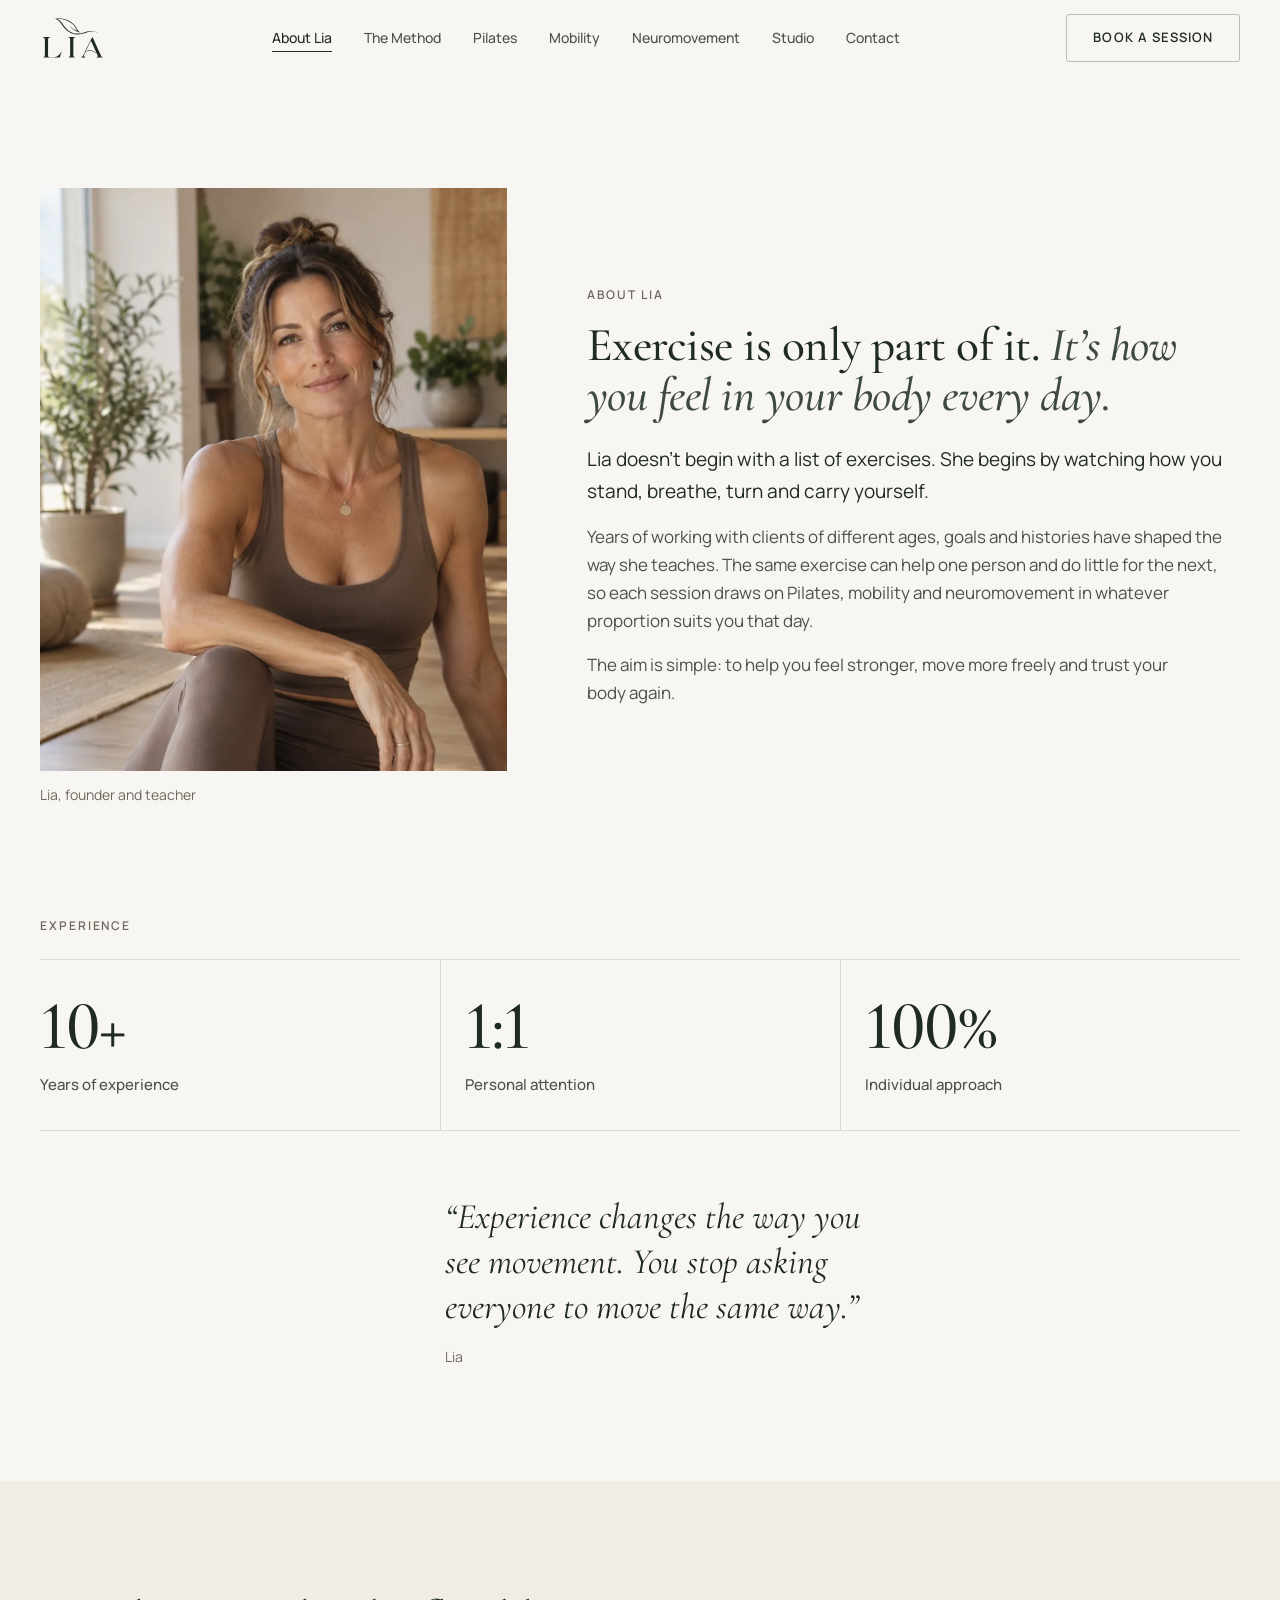
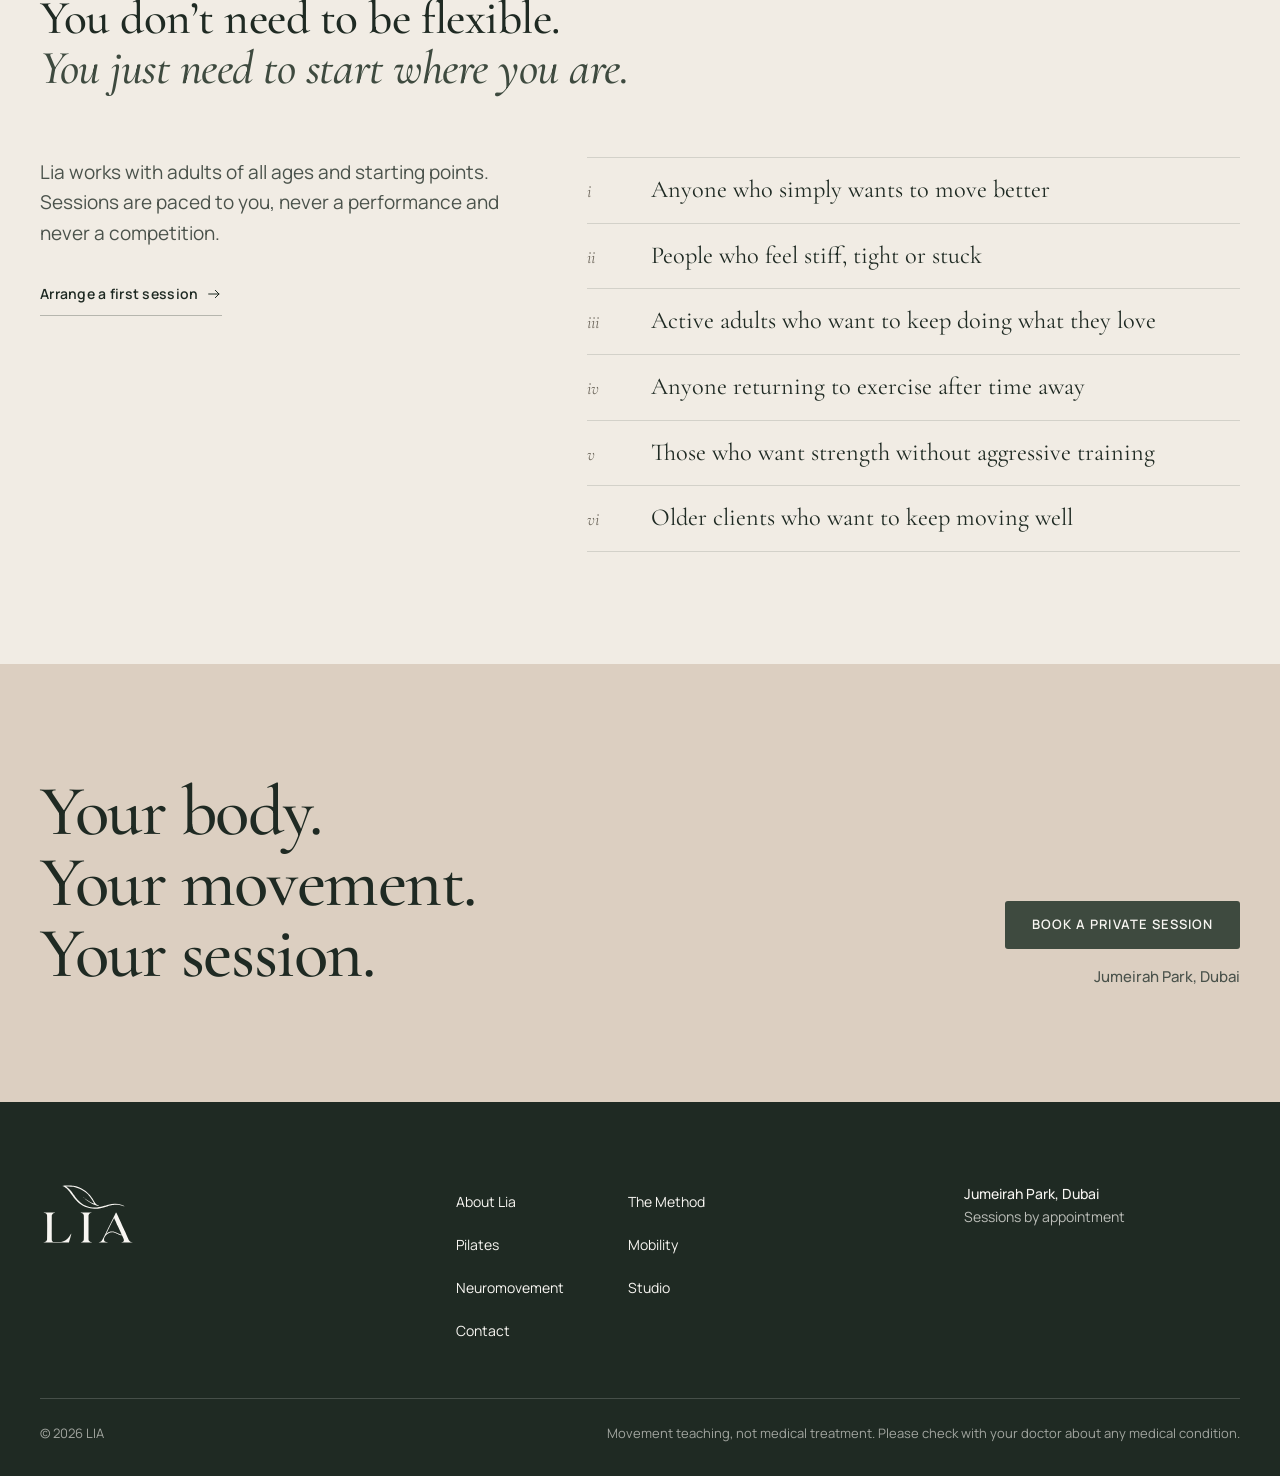
==== about/index.html @ 1a6e2178 "Split the site into real pages and make sure photos always load Home, About, The Method, Pilates, Mo" ====
<!doctype html>
<html lang="en-GB">
<head>
<meta charset="utf-8">
<meta name="viewport" content="width=device-width, initial-scale=1, viewport-fit=cover">
<title>About Lia — LIA Pilates, Mobility &amp; Neuromovement</title>
<meta name="description" content="How Lia teaches: one-to-one sessions built on years of experience with clients of every age and starting point.">
<link rel="canonical" href="https://liapilates.netlify.app/about/">
<meta name="theme-color" content="#F8F6F2">
<link rel="icon" href="/favicon.ico" sizes="32x32">
<link rel="icon" href="/assets/favicon/favicon.svg" type="image/svg+xml">
<link rel="apple-touch-icon" href="/assets/favicon/apple-touch-icon.png">
<link rel="manifest" href="/site.webmanifest">
<meta property="og:title" content="About Lia — LIA Pilates, Mobility &amp; Neuromovement">
<meta property="og:description" content="How Lia teaches: one-to-one sessions built on years of experience with clients of every age and starting point.">
<meta property="og:image" content="https://liapilates.netlify.app/assets/images/hero.jpg">
<meta property="og:type" content="website">
<link rel="preload" href="/assets/fonts/cormorant-garamond.woff2" as="font" type="font/woff2" crossorigin>
<link rel="preload" href="/assets/fonts/manrope.woff2" as="font" type="font/woff2" crossorigin>
<link rel="preload" as="image" href="/assets/images/lia-portrait.webp?v=3" type="image/webp" fetchpriority="high">
<link rel="stylesheet" href="/assets/site.css?v=3">
</head>
<body>
<a class="skip" href="#main">Skip to content</a>

<svg width="0" height="0" style="position:absolute" aria-hidden="true">
  <defs>

    <symbol id="i-arrow" viewBox="0 0 24 24"><path fill="none" stroke="currentColor" stroke-width="1.5" stroke-linecap="round" stroke-linejoin="round" d="M4 12h15.5M14 6.5l5.5 5.5-5.5 5.5"/></symbol>
  </defs>
</svg>

<header class="header" id="header">
  <div class="container header__in">
    <a class="brand" href="/" aria-label="LIA home">
      <img src="/assets/branding/lia-wordmark.svg" alt="LIA" width="66" height="44">
    </a>
    <nav class="nav" aria-label="Main">
      <ul>
        <li><a href="/about/" aria-current="page">About Lia</a></li>
        <li><a href="/method/">The Method</a></li>
        <li><a href="/pilates/">Pilates</a></li>
        <li><a href="/mobility/">Mobility</a></li>
        <li><a href="/neuromovement/">Neuromovement</a></li>
        <li><a href="/studio/">Studio</a></li>
        <li><a href="/contact/">Contact</a></li>
      </ul>
    </nav>
    <a class="btn btn--secondary header__cta" href="/contact/">Book a session</a>
    <button class="burger" type="button" aria-label="Open menu" aria-expanded="false" aria-controls="menu"><span></span></button>
  </div>
</header>

<div class="menu" id="menu">
  <ul>
    <li><a href="/about/" aria-current="page">About Lia</a></li>
    <li><a href="/method/">The Method</a></li>
    <li><a href="/pilates/">Pilates</a></li>
    <li><a href="/mobility/">Mobility</a></li>
    <li><a href="/neuromovement/">Neuromovement</a></li>
    <li><a href="/studio/">Studio</a></li>
    <li><a href="/contact/">Contact</a></li>
  </ul>
  <div class="menu__foot">
    <a class="btn btn--primary" href="/contact/">Book a session</a>
    <p>Jumeirah Park, Dubai</p>
  </div>
</div>

<main id="main">

<section class="section about" aria-labelledby="about-title">
  <div class="container about__grid">
    <figure class="about__portrait">
      <picture><source type="image/webp" srcset="/assets/images/lia-portrait.webp?v=3"><img src="/assets/images/lia-portrait.jpg?v=3" alt="Portrait of Lia, seated on a mat in her studio" width="940" height="1175" fetchpriority="high" decoding="async"></picture>
      <figcaption>Lia, founder and teacher</figcaption>
    </figure>
    <div class="about__copy">
      <p class="eyebrow">About Lia</p>
      <h1 id="about-title" class="h2">Exercise is only part of it. <em>It’s how you feel in your body every day.</em></h1>
      <div class="prose">
        <p>Lia doesn’t begin with a list of exercises. She begins by watching how you stand, breathe, turn and carry yourself.</p>
        <p>Years of working with clients of different ages, goals and histories have shaped the way she teaches. The same exercise can help one person and do little for the next, so each session draws on Pilates, mobility and neuromovement in whatever proportion suits you that day.</p>
        <p>The aim is simple: to help you feel stronger, move more freely and trust your body again.</p>
      </div>
    </div>
  </div>
</section>

<section class="section experience" aria-labelledby="exp-title" style="padding-top:0">
  <div class="container">
    <h2 id="exp-title" class="eyebrow">Experience</h2>
    <div class="facts">
      <p class="fact"><span class="fact__n">10+</span> <span class="fact__label">Years of experience</span></p>
      <p class="fact"><span class="fact__n">1:1</span> <span class="fact__label">Personal attention</span></p>
      <p class="fact"><span class="fact__n">100%</span> <span class="fact__label">Individual approach</span></p>
    </div>
    <figure class="quote">
      <blockquote><p>“Experience changes the way you see movement. You stop asking everyone to move the same way.”</p></blockquote>
      <figcaption>Lia</figcaption>
    </figure>
  </div>
</section>

<section class="section who" aria-labelledby="who-title" style="background:var(--sand)">
  <div class="container">
    <h2 id="who-title" class="h2"><span class="line">You don’t need to be flexible.</span> <span class="line">You just need to start where you are.</span></h2>
    <div class="who__grid">
      <div class="who__intro">
        <p class="lead">Lia works with adults of all ages and starting points. Sessions are paced to you, never a performance and never a competition.</p>
        <a class="link" href="/contact/">Arrange a first session <svg aria-hidden="true"><use href="#i-arrow"/></svg></a>
      </div>
      <ol class="who__list">
        <li><span class="who__num" aria-hidden="true">i</span> <span class="who__text">Anyone who simply wants to move better</span></li>
        <li><span class="who__num" aria-hidden="true">ii</span> <span class="who__text">People who feel stiff, tight or stuck</span></li>
        <li><span class="who__num" aria-hidden="true">iii</span> <span class="who__text">Active adults who want to keep doing what they love</span></li>
        <li><span class="who__num" aria-hidden="true">iv</span> <span class="who__text">Anyone returning to exercise after time away</span></li>
        <li><span class="who__num" aria-hidden="true">v</span> <span class="who__text">Those who want strength without aggressive training</span></li>
        <li><span class="who__num" aria-hidden="true">vi</span> <span class="who__text">Older clients who want to keep moving well</span></li>
      </ol>
    </div>
  </div>
</section>

<section class="section closing" aria-labelledby="closing-title">
  <div class="container closing__grid">
    <h2 id="closing-title" class="h1"><span class="line">Your body.</span> <span class="line">Your movement.</span> <span class="line">Your session.</span></h2>
    <div class="closing__action">
      <a class="btn btn--primary" href="/contact/">Book a private session</a>
      <p class="closing__place">Jumeirah Park, Dubai</p>
    </div>
  </div>
</section>
</main>

<footer class="footer">
  <div class="container">
    <div class="footer__top">
      <a class="footer__logo" href="/" aria-label="LIA home"><img src="/assets/branding/lia-wordmark-light.svg" alt="LIA" width="96" height="64"></a>
      <nav class="footer__nav" aria-label="Footer">
        <a href="/about/">About Lia</a>
        <a href="/method/">The Method</a>
        <a href="/pilates/">Pilates</a>
        <a href="/mobility/">Mobility</a>
        <a href="/neuromovement/">Neuromovement</a>
        <a href="/studio/">Studio</a>
        <a href="/contact/">Contact</a>
      </nav>
      <div class="footer__info">
        <p><strong>Jumeirah Park, Dubai</strong> Sessions by appointment</p>
      </div>
    </div>
    <div class="footer__bottom">
      <p>© <span id="year">2026</span> LIA</p>
      <p>Movement teaching, not medical treatment. Please check with your doctor about any medical condition.</p>
    </div>
  </div>
</footer>

<script src="/assets/site.js?v=3" defer></script>
</body>
</html>
---- assets/site.css ----
[hidden]{display:none!important}

/* ── Fonts: one serif, one sans ─────────────────────────────── */
@font-face{font-family:"Cormorant Garamond";src:url(/assets/fonts/cormorant-garamond.woff2) format("woff2");font-weight:300 700;font-style:normal;font-display:swap}
@font-face{font-family:"Cormorant Garamond";src:url(/assets/fonts/cormorant-garamond-italic.woff2) format("woff2");font-weight:300 700;font-style:italic;font-display:swap}
@font-face{font-family:"Manrope";src:url(/assets/fonts/manrope.woff2) format("woff2");font-weight:200 800;font-style:normal;font-display:swap}

/* ── Tokens ─────────────────────────────────────────────────── */
:root{
  --ink:#1F2A23;
  --olive:#3E4A3F;
  --taupe:#A89F8F;
  --cream:#DCCFC1;
  --paper:#F8F6F2;
  --sand:#F1ECE4;
  --text-2:#4A524B;          /* secondary text, 7.6:1 on paper */
  --label:#6E685D;           /* small labels, 5.1:1 on paper */
  --line:rgba(31,42,35,.14);
  --line-strong:rgba(31,42,35,.28);
  --line-dark:rgba(248,246,242,.18);

  --serif:"Cormorant Garamond",Georgia,"Times New Roman",serif;
  --sans:"Manrope","Helvetica Neue",Helvetica,Arial,sans-serif;

  --space-1:4px; --space-2:8px; --space-3:12px; --space-4:16px; --space-5:24px;
  --space-6:32px; --space-7:48px; --space-8:64px; --space-9:80px; --space-10:96px; --space-11:120px;

  --container:1280px;
  --gutter:20px;
  --section:56px;
  --intro-gap:var(--space-7);
  --header-h:64px;

  --fs-body:16px;
  --fs-small:14px;
  --fs-label:12px;
  --fs-lead:17px;
  --fs-h1:clamp(44px,4vw + 20px,76px);
  --fs-h2:clamp(34px,3.7vw,54px);
  --fs-h3:clamp(26px,2.2vw,32px);

  --radius:3px;
  --dur:200ms;
  --ease:cubic-bezier(.25,.6,.3,1);
}
@media (min-width:768px){:root{--gutter:28px;--section:80px;--fs-body:17px;--fs-lead:18px}}
@media (min-width:1100px){:root{--gutter:40px;--section:112px;--intro-gap:var(--space-8);--header-h:76px;--fs-lead:19px}}

/* ── Base ───────────────────────────────────────────────────── */
*,*::before,*::after{box-sizing:border-box}
html{-webkit-text-size-adjust:100%;scroll-behavior:smooth;scroll-padding-top:calc(var(--header-h) + var(--space-4))}
body{margin:0;background:var(--paper);color:var(--ink);font-family:var(--sans);font-size:var(--fs-body);line-height:1.65;font-weight:400;-webkit-font-smoothing:antialiased;text-rendering:optimizeLegibility;overflow-x:hidden}
img{display:block;max-width:100%;height:auto}
picture{display:block}
a{color:inherit;text-decoration:none}
button,input,select,textarea{font:inherit;color:inherit}
h1,h2,h3,p,ul,ol,dl,dd,figure,blockquote{margin:0;padding:0}
ul,ol{list-style:none}
h1,h2,h3{font-family:var(--serif);font-weight:500;letter-spacing:-.01em;text-wrap:balance}
p{text-wrap:pretty}
:focus-visible{outline:2px solid var(--olive);outline-offset:3px}
.skip{position:absolute;left:var(--space-4);top:-80px;z-index:100;background:var(--ink);color:var(--paper);padding:var(--space-3) var(--space-4)}
.skip:focus{top:var(--space-4)}

.container{width:100%;max-width:calc(var(--container) + 2 * var(--gutter));margin-inline:auto;padding-inline:var(--gutter)}
.section{padding-block:var(--section)}
.line{display:block}       /* a deliberate line in a designed heading or address */

/* ── Type roles ─────────────────────────────────────────────── */
.h1{font-size:var(--fs-h1);line-height:1;letter-spacing:-.02em}
.h2{font-size:var(--fs-h2);line-height:1.06}
.h3{font-size:var(--fs-h3);line-height:1.15}
.eyebrow{font-family:var(--sans);font-size:var(--fs-label);font-weight:600;letter-spacing:.16em;text-transform:uppercase;color:var(--label);line-height:1.4}
.eyebrow + .h1,.eyebrow + .h2{margin-top:var(--space-4)}
.lead{font-size:var(--fs-lead);line-height:1.6;color:var(--text-2);max-width:60ch}
.prose{display:grid;gap:var(--space-4);align-content:start;color:var(--text-2)}
.prose p{max-width:64ch}
em{font-style:italic}

/* ── Buttons & links: one system ────────────────────────────── */
.btn{display:inline-flex;align-items:center;justify-content:center;gap:var(--space-3);min-height:48px;padding:0 26px;border:1px solid transparent;border-radius:var(--radius);font-size:13px;font-weight:600;letter-spacing:.08em;text-transform:uppercase;line-height:1;white-space:nowrap;cursor:pointer;transition:background-color var(--dur) var(--ease),border-color var(--dur) var(--ease),color var(--dur) var(--ease)}
.btn--primary{background:var(--olive);color:var(--paper)}
.btn--secondary{border-color:var(--line-strong);color:var(--ink);background:transparent}
.btn[disabled]{opacity:.6;cursor:progress}
.link{display:inline-flex;align-items:center;gap:var(--space-2);min-height:44px;font-size:14px;font-weight:600;letter-spacing:.02em;color:var(--ink);border-bottom:1px solid var(--line-strong);transition:border-color var(--dur) var(--ease)}
.link svg{width:16px;height:16px;transition:transform var(--dur) var(--ease)}
@media (hover:hover) and (pointer:fine){
  .btn--primary:hover{background:var(--ink)}
  .btn--secondary:hover{border-color:var(--ink)}
  .link:hover{border-color:var(--ink)}
  .link:hover svg{transform:translateX(3px)}
}

/* ── Header ─────────────────────────────────────────────────── */
.header{position:sticky;top:0;z-index:50;height:var(--header-h);background:rgba(248,246,242,.96);border-bottom:1px solid transparent;transition:border-color var(--dur) var(--ease)}
@supports (backdrop-filter:blur(8px)){.header{background:rgba(248,246,242,.88);backdrop-filter:blur(8px)}}
.header.is-scrolled{border-color:var(--line)}
.header__in{height:100%;display:flex;align-items:center;justify-content:space-between;gap:var(--space-6)}
.brand{display:flex;align-items:center;min-height:44px}
.brand img{height:36px;width:auto}
.nav,.header__cta{display:none}
.nav ul{display:flex;gap:var(--space-6)}
.nav a{display:block;padding-block:var(--space-3);font-size:14px;font-weight:500;color:var(--text-2);transition:color var(--dur) var(--ease)}
.nav a[aria-current="page"]{color:var(--ink);text-decoration:underline;text-decoration-thickness:1px;text-underline-offset:8px}
@media (hover:hover) and (pointer:fine){.nav a:hover{color:var(--ink)}}
.burger{width:44px;height:44px;margin-right:-10px;display:grid;place-items:center;background:none;border:0;cursor:pointer}
.burger span,.burger span::before,.burger span::after{display:block;width:22px;height:1.5px;background:var(--ink);transition:transform var(--dur) var(--ease),background-color var(--dur)}
.burger span{position:relative}
.burger span::before,.burger span::after{content:"";position:absolute;left:0}
.burger span::before{top:-7px}.burger span::after{top:7px}
.menu-open .burger span{background:transparent}
.menu-open .burger span::before{transform:translateY(7px) rotate(45deg)}
.menu-open .burger span::after{transform:translateY(-7px) rotate(-45deg)}
@media (min-width:1100px){.brand img{height:44px}}
@media (min-width:1180px){
  .nav,.header__cta{display:flex}
  .burger{display:none}
}

/* mobile menu */
.menu{position:fixed;inset:var(--header-h) 0 0;z-index:45;background:var(--paper);padding:var(--space-6) var(--gutter) var(--space-7);display:flex;flex-direction:column;justify-content:space-between;gap:var(--space-7);overflow-y:auto;opacity:0;visibility:hidden;transition:opacity var(--dur) var(--ease),visibility 0s linear var(--dur)}
.menu-open .menu{opacity:1;visibility:visible;transition:opacity var(--dur) var(--ease)}
.menu li{border-bottom:1px solid var(--line)}
.menu ul a[aria-current="page"]{color:var(--olive);font-style:italic}
.menu ul a{display:flex;align-items:center;min-height:56px;font-family:var(--serif);font-size:28px;font-weight:500}
.menu__foot{display:grid;gap:var(--space-4)}
.menu__foot p{font-size:var(--fs-small);color:var(--label)}
.menu-open{overflow:hidden}
.menu-open .header{border-color:var(--line);background:var(--paper)}

/* ── Hero ───────────────────────────────────────────────────── */
.hero{padding-block:var(--space-7) var(--section)}
.hero__grid{display:grid;gap:var(--space-7)}
.hero__sub{margin-top:var(--space-5);font-size:15px;font-weight:500;letter-spacing:.04em;color:var(--olive)}
.hero .lead{margin-top:var(--space-4);max-width:36ch}
.hero__ctas{display:flex;flex-wrap:wrap;gap:var(--space-3);margin-top:var(--space-6)}
.hero__media{margin-inline:calc(var(--gutter) * -1)}
.hero__media img{width:100%;aspect-ratio:4/3;object-fit:cover;object-position:62% 55%;background:var(--cream)}
@media (max-width:479px){.hero__ctas .btn{flex:1 1 100%}}
@media (min-width:768px){.hero__media{margin-inline:0}}
@media (min-width:1000px){
  .hero{padding-top:var(--space-8)}
  .hero__grid{grid-template-columns:minmax(0,5fr) minmax(0,7fr);align-items:center;gap:var(--space-8)}
}
/* phone held sideways: short and wide */
@media (orientation:landscape) and (max-height:500px){
  .hero{padding-top:var(--space-6)}
  .hero__grid{grid-template-columns:1fr 1fr;align-items:center;gap:var(--space-6)}
  .hero__media{margin:0}
  .hero .h1{font-size:44px}
}

/* ── Principles strip ───────────────────────────────────────── */
.principles{border-block:1px solid var(--line)}
.principles ul{display:grid}
.principle{display:grid;grid-template-columns:40px 1fr;column-gap:var(--space-5);align-items:center;padding-block:var(--space-5);border-top:1px solid var(--line)}
.principle:first-child{border-top:0}
.principle svg{width:40px;height:40px;color:var(--olive);grid-row:span 2}
.principle h3{font-family:var(--sans);font-size:var(--fs-label);font-weight:600;letter-spacing:.16em;text-transform:uppercase;color:var(--ink)}
.principle p{font-family:var(--serif);font-size:20px;line-height:1.3;color:var(--text-2)}
@media (min-width:640px){
  .principles ul{grid-template-columns:1fr 1fr;column-gap:var(--space-6)}
  .principle:nth-child(2){border-top:0}
}
@media (min-width:1100px){
  .principles ul{grid-template-columns:repeat(5,1fr);column-gap:0}
  .principle{grid-template-columns:1fr;align-content:start;row-gap:var(--space-2);padding:var(--space-7) var(--space-5);border-top:0;border-left:1px solid var(--line)}
  .principle:first-child{border-left:0;padding-left:0}
  .principle:last-child{padding-right:0}
  .principle svg{grid-row:auto;margin-bottom:var(--space-4)}
}

/* ── About ──────────────────────────────────────────────────── */
.about__grid{display:grid;gap:var(--space-7)}
.about__portrait img{width:100%;aspect-ratio:4/5;object-fit:cover;background:var(--cream)}
.about__portrait figcaption{margin-top:var(--space-3);font-size:var(--fs-small);color:var(--label)}
.about .h2 em{color:var(--olive)}
.about .prose{margin-top:var(--space-5)}
.about .prose p:first-child{font-size:var(--fs-lead);color:var(--ink)}
.about .link,.studio .link{margin-top:var(--space-6)}
@media (min-width:768px){.about__grid{grid-template-columns:minmax(0,5fr) minmax(0,7fr);gap:var(--space-7);align-items:center}}
@media (min-width:1100px){.about__grid{gap:var(--space-9)}}

/* ── Disciplines ────────────────────────────────────────────── */
.section-intro{display:grid;gap:var(--space-5);padding-bottom:var(--intro-gap)}
@media (min-width:900px){.section-intro{grid-template-columns:minmax(0,7fr) minmax(0,5fr);align-items:end;gap:var(--space-9)}}

/* ── Page head (inner pages) ───────────────────────────────── */
.page-head{padding-block:var(--space-7) var(--space-6)}
.page-head .lead{margin-top:var(--space-5)}
.page-head__statement{margin-top:var(--space-3);font-family:var(--serif);font-style:italic;font-size:clamp(22px,2vw,28px);line-height:1.3;color:var(--olive)}
@media (min-width:1100px){.page-head{padding-block:var(--space-9) var(--space-7)}}

/* ── Discipline tiles (home) ────────────────────────────────── */
.tiles{display:grid;gap:var(--space-7)}
.tile{display:flex;flex-direction:column;align-items:flex-start}
.tile__media{width:100%;overflow:hidden;background:var(--cream)}
.tile__media img{width:100%;aspect-ratio:4/3;object-fit:cover;transition:transform 600ms var(--ease)}
.tile__num{margin-top:var(--space-5);font-family:var(--serif);font-size:18px;color:var(--label)}
.tile .h3{margin-top:var(--space-1)}
.tile__statement{margin-top:var(--space-2);font-family:var(--serif);font-style:italic;font-size:21px;line-height:1.3;color:var(--olive)}
.tile__text{margin-top:var(--space-4);color:var(--text-2);max-width:46ch}
.tile .link{margin-top:var(--space-4)}
@media (hover:hover) and (pointer:fine){.tile__media:hover img{transform:scale(1.02)}}
@media (min-width:768px){.tiles{grid-template-columns:repeat(3,1fr);gap:var(--space-6)}}
@media (min-width:768px) and (max-width:1099px){.tile__text{display:none}}

/* ── Discipline page ────────────────────────────────────────── */
.disc-media img{width:100%;aspect-ratio:3/2;object-fit:cover;background:var(--cream)}
.disc-media--wide img{aspect-ratio:4/3}
@media (min-width:768px){.disc-media--wide img{aspect-ratio:16/9}}
@media (min-width:900px){.disc-media--wide img{aspect-ratio:2/1}}
.disc-body{display:grid;gap:var(--space-7);padding-top:var(--space-7)}
.disc-aside{display:grid;gap:var(--space-6);align-content:start}
.disc-aside h2{font-family:var(--sans);font-size:var(--fs-label);font-weight:600;letter-spacing:.16em;text-transform:uppercase;color:var(--label)}
.disc-aside ul{margin-top:var(--space-3);border-top:1px solid var(--line)}
.disc-aside li{padding-block:var(--space-3);border-bottom:1px solid var(--line);font-size:15px}
.disc-aside .btn{justify-self:start}
@media (max-width:479px){.disc-aside .btn{justify-self:stretch;white-space:normal;text-align:center;padding-block:var(--space-3)}}
@media (min-width:900px){.disc-body{grid-template-columns:minmax(0,7fr) minmax(0,5fr);gap:var(--space-9);padding-top:var(--space-8)}}
.next-list{border-top:1px solid var(--line)}
.next-list a{display:grid;grid-template-columns:48px 1fr auto;align-items:baseline;gap:var(--space-4);padding-block:var(--space-5);border-bottom:1px solid var(--line);transition:color var(--dur) var(--ease)}
.next-list__num{font-family:var(--serif);font-size:18px;color:var(--label)}
.next-list__name{font-family:var(--serif);font-size:var(--fs-h3);line-height:1.15}
.next-list__name em{display:block;font-size:19px;color:var(--olive);margin-top:var(--space-1)}
.next-list svg{width:20px;height:20px;align-self:center;transition:transform var(--dur) var(--ease)}
@media (hover:hover) and (pointer:fine){.next-list a:hover svg{transform:translateX(4px)}.next-list a:hover .next-list__name{color:var(--olive)}}
@media (min-width:768px){.next-list__name em{display:inline;margin:0 0 0 var(--space-4)}}

/* ── Studio page notes ──────────────────────────────────────── */
.notes{display:grid;gap:var(--space-6);margin-top:var(--space-7)}
.note{border-top:1px solid var(--line);padding-top:var(--space-5)}
.note h2{font-size:26px;line-height:1.15}
.note p{margin-top:var(--space-3);color:var(--text-2)}
@media (min-width:768px){.notes{grid-template-columns:repeat(3,1fr)}}

/* ── Method (dark) ──────────────────────────────────────────── */
.method{background:var(--ink);color:var(--paper)}
.method .eyebrow{color:var(--cream)}
.method .h2 .line + .line{font-style:italic;color:var(--cream)}
.method .section-intro .lead{color:rgba(248,246,242,.78)}
.steps{display:grid;gap:0 var(--space-6)}
.step{padding-block:var(--space-5) var(--space-6);border-top:1px solid var(--line-dark)}
.step__n{display:block;font-family:var(--serif);font-size:40px;line-height:1;color:var(--taupe)}
.step h2,.step h3{margin-top:var(--space-4);font-size:26px;line-height:1.15}
.step p{margin-top:var(--space-2);color:rgba(248,246,242,.75);max-width:34ch}
.method__close{margin-top:var(--space-7);padding-top:var(--space-6);border-top:1px solid var(--line-dark);font-family:var(--serif);font-size:clamp(24px,2.4vw,32px);line-height:1.3;color:var(--paper)}
.method__close em{color:var(--cream)}
@media (min-width:640px){.steps{grid-template-columns:1fr 1fr}}
@media (min-width:1100px){.steps{grid-template-columns:repeat(4,1fr)}}

/* ── Experience ─────────────────────────────────────────────── */
.facts{display:grid;margin-top:var(--space-5);border-block:1px solid var(--line)}
.fact{display:flex;align-items:baseline;justify-content:space-between;gap:var(--space-5);padding-block:var(--space-5)}
.fact + .fact{border-top:1px solid var(--line)}
.fact__n{font-family:var(--serif);font-weight:500;font-size:clamp(48px,5.4vw,76px);line-height:1;letter-spacing:-.02em;font-variant-numeric:lining-nums}
.fact__label{font-size:15px;font-weight:500;color:var(--text-2);text-align:right}
.quote{margin-top:var(--space-8);display:grid;gap:var(--space-4)}
.quote blockquote p{font-family:var(--serif);font-style:italic;font-weight:400;font-size:clamp(26px,2.8vw,38px);line-height:1.25;max-width:30ch;text-wrap:balance}
.quote figcaption{font-size:var(--fs-small);color:var(--label)}
@media (min-width:700px){
  .facts{grid-template-columns:repeat(3,1fr)}
  .fact{flex-direction:column;justify-content:flex-start;gap:var(--space-3);padding:var(--space-6) var(--space-5)}
  .fact:first-child{padding-left:0}
  .fact + .fact{border-top:0;border-left:1px solid var(--line)}
  .fact__label{text-align:left}
}
@media (min-width:1100px){.quote{grid-template-columns:repeat(12,1fr)}.quote > *{grid-column:5/-1}}

/* ── Studio ─────────────────────────────────────────────────── */
.studio{background:var(--sand)}
.studio__media{margin-inline:calc(var(--gutter) * -1)}
.studio__media img{width:100%;aspect-ratio:4/3;object-fit:cover;object-position:45% 50%;background:var(--cream)}
.studio__text{display:grid;gap:var(--space-5);margin-top:var(--space-7)}
.studio__details{display:grid;margin-top:var(--space-5);border-top:1px solid var(--line)}
.studio__details li{padding-block:var(--space-3);border-bottom:1px solid var(--line);font-size:15px;font-weight:500}
@media (min-width:768px){
  .studio__media{margin-inline:0}
  .studio__media img{aspect-ratio:16/9}
}
@media (min-width:900px){
  .studio__media img{aspect-ratio:2/1}
  .studio__text{grid-template-columns:minmax(0,5fr) minmax(0,7fr);gap:var(--space-9);align-items:start}
  .studio__details{grid-template-columns:repeat(3,auto);justify-content:start;border-top:0}
  .studio__details li{border:0;padding:0 var(--space-5);border-left:1px solid var(--line-strong)}
  .studio__details li:first-child{padding-left:0;border-left:0}
}

/* ── Who it's for ───────────────────────────────────────────── */
.who .h2{max-width:900px}
.who .h2 .line + .line{font-style:italic;color:var(--olive)}
.who__grid{display:grid;gap:var(--space-7);margin-top:var(--intro-gap)}
.who__intro{display:grid;gap:var(--space-5);align-content:start;justify-items:start}
.who__list{border-top:1px solid var(--line)}
.who__list li{display:grid;grid-template-columns:48px 1fr;align-items:baseline;gap:var(--space-4);padding-block:var(--space-4);border-bottom:1px solid var(--line)}
@media (max-width:599px){.who__list li{grid-template-columns:32px 1fr;gap:var(--space-3)}}
.who__num{font-family:var(--serif);font-style:italic;font-size:18px;color:var(--label)}
.who__text{font-family:var(--serif);font-size:clamp(21px,1.9vw,25px);line-height:1.3;text-wrap:balance}
@media (min-width:900px){.who__grid{grid-template-columns:minmax(0,5fr) minmax(0,7fr);gap:var(--space-9)}}

/* ── Closing ────────────────────────────────────────────────── */
.closing{background:var(--cream)}
.closing .h1 .line{white-space:nowrap}
.closing__grid{display:grid;gap:var(--space-7)}
.closing__action{display:grid;gap:var(--space-4);justify-items:start}
.closing__place{font-size:15px;font-weight:500;color:var(--text-2)}
@media (min-width:900px){
  .closing__grid{grid-template-columns:minmax(0,8fr) minmax(0,4fr);align-items:end}
  .closing__action{justify-items:end;text-align:right}
}
@media (max-width:479px){.closing .btn{width:100%}.closing__action{justify-items:stretch}}

/* ── Contact ────────────────────────────────────────────────── */
.contact__grid{display:grid;gap:var(--space-8)}
.contact__info{display:grid;gap:var(--space-5);align-content:start}
.contact__info .eyebrow + .h2{margin-top:calc(var(--space-4) - var(--space-5))}
.details{margin-top:var(--space-3);border-top:1px solid var(--line)}
.details__row{display:grid;grid-template-columns:120px 1fr;gap:var(--space-4);padding-block:var(--space-4);border-bottom:1px solid var(--line)}
@media (max-width:399px){.details__row{grid-template-columns:96px 1fr}}
.details dt{font-size:var(--fs-label);font-weight:600;letter-spacing:.16em;text-transform:uppercase;color:var(--label);padding-top:3px}
.details dd{font-size:15px;line-height:1.55}
.details dd a{border-bottom:1px solid var(--line-strong)}
@media (hover:hover) and (pointer:fine){.details dd a:hover{border-color:var(--ink)}}
.form{display:grid;gap:var(--space-5)}
.form__row{display:grid;gap:var(--space-5)}
.field{display:grid;gap:var(--space-2)}
.field label{font-size:var(--fs-small);font-weight:600}
.field label span{font-weight:400;color:var(--label)}
.field input,.field select,.field textarea{width:100%;min-height:52px;padding:var(--space-3) var(--space-4);border:1px solid var(--line-strong);border-radius:2px;background:#FCFBF9;font-size:16px;line-height:1.4;-webkit-appearance:none;appearance:none;transition:border-color var(--dur) var(--ease),box-shadow var(--dur) var(--ease)}
.field select{background-image:url("data:image/svg+xml,%3Csvg xmlns='http://www.w3.org/2000/svg' viewBox='0 0 24 24' fill='none' stroke='%231F2A23' stroke-width='1.5'%3E%3Cpath d='M6 9l6 6 6-6'/%3E%3C/svg%3E");background-repeat:no-repeat;background-position:right 14px center;background-size:16px;padding-right:44px}
.field textarea{min-height:140px;resize:vertical}
.field input:focus,.field select:focus,.field textarea:focus{outline:0;border-color:var(--olive);box-shadow:0 0 0 3px rgba(62,74,63,.16)}
.field.is-invalid input{border-color:#8A4B3C}
.field__error{font-size:var(--fs-small);color:#8A4B3C}
.field__error:empty{display:none}
.form__foot{display:flex;flex-wrap:wrap;align-items:center;justify-content:space-between;gap:var(--space-4);padding-top:var(--space-2)}
.form__foot p{font-size:var(--fs-small);color:var(--label)}
.form__status{padding:var(--space-4);border:1px solid var(--line);background:var(--sand);font-size:15px}
@media (min-width:600px){.form__row{grid-template-columns:1fr 1fr}}
@media (max-width:479px){.form__foot .btn{width:100%}}
@media (min-width:900px){.contact__grid{grid-template-columns:minmax(0,5fr) minmax(0,7fr);gap:var(--space-9)}}

/* ── Footer ─────────────────────────────────────────────────── */
.footer{background:var(--ink);color:rgba(248,246,242,.72);padding-block:var(--space-9) var(--space-6);font-size:var(--fs-small)}
.footer__top{display:grid;gap:var(--space-7);padding-bottom:var(--space-7);border-bottom:1px solid var(--line-dark)}
.footer__logo img{width:96px;height:auto}
.footer__nav{display:grid;grid-template-columns:repeat(2,max-content);gap:var(--space-1) var(--space-8);align-content:start}
.footer__nav a{display:inline-block;padding-block:var(--space-2);color:var(--paper)}
@media (hover:hover) and (pointer:fine){.footer__nav a:hover{text-decoration:underline;text-underline-offset:4px}}
.footer__info strong{display:block;color:var(--paper);font-weight:500}
.footer__bottom{display:flex;flex-wrap:wrap;justify-content:space-between;gap:var(--space-3);padding-top:var(--space-5);font-size:13px;color:rgba(248,246,242,.6)}
@media (min-width:900px){.footer__top{grid-template-columns:minmax(0,4fr) minmax(0,5fr) minmax(0,3fr)}}

@media (prefers-reduced-motion:reduce){
  html{scroll-behavior:auto}
  *,*::before,*::after{transition-duration:.01ms!important}
}
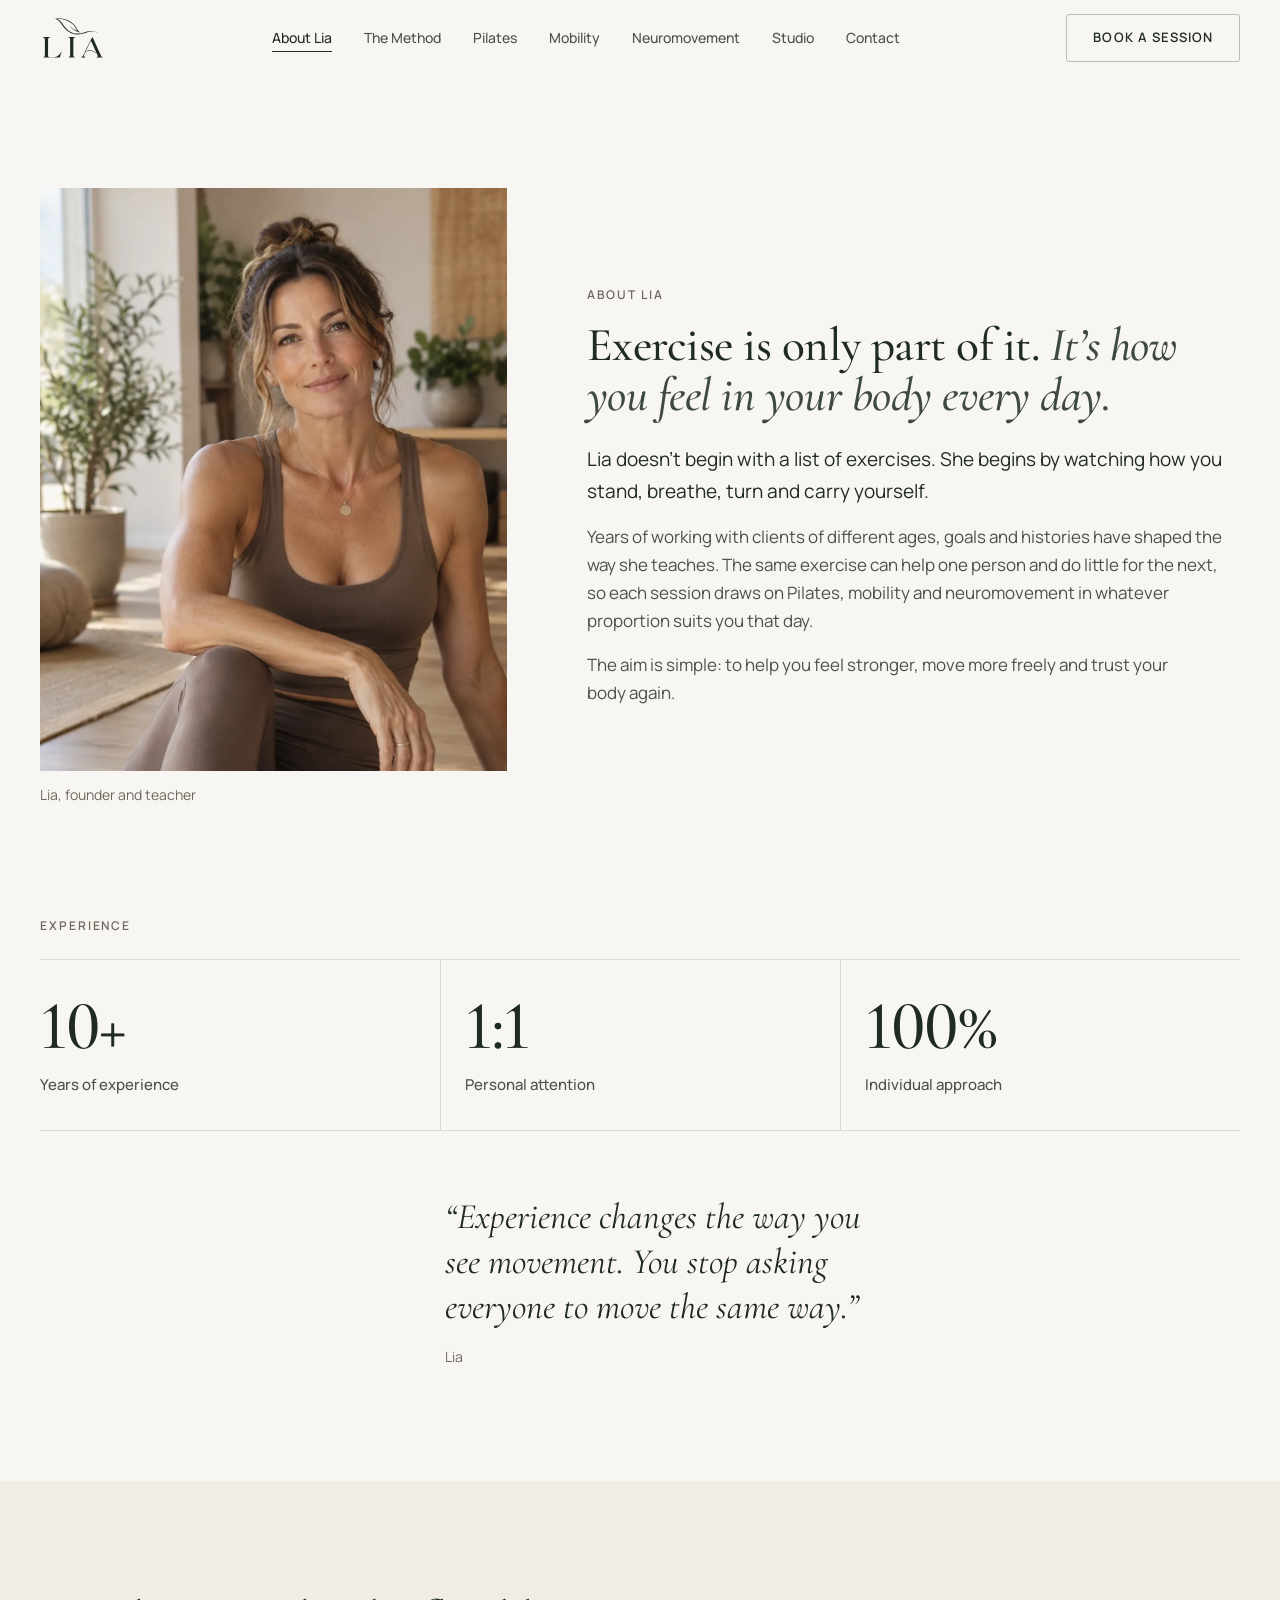
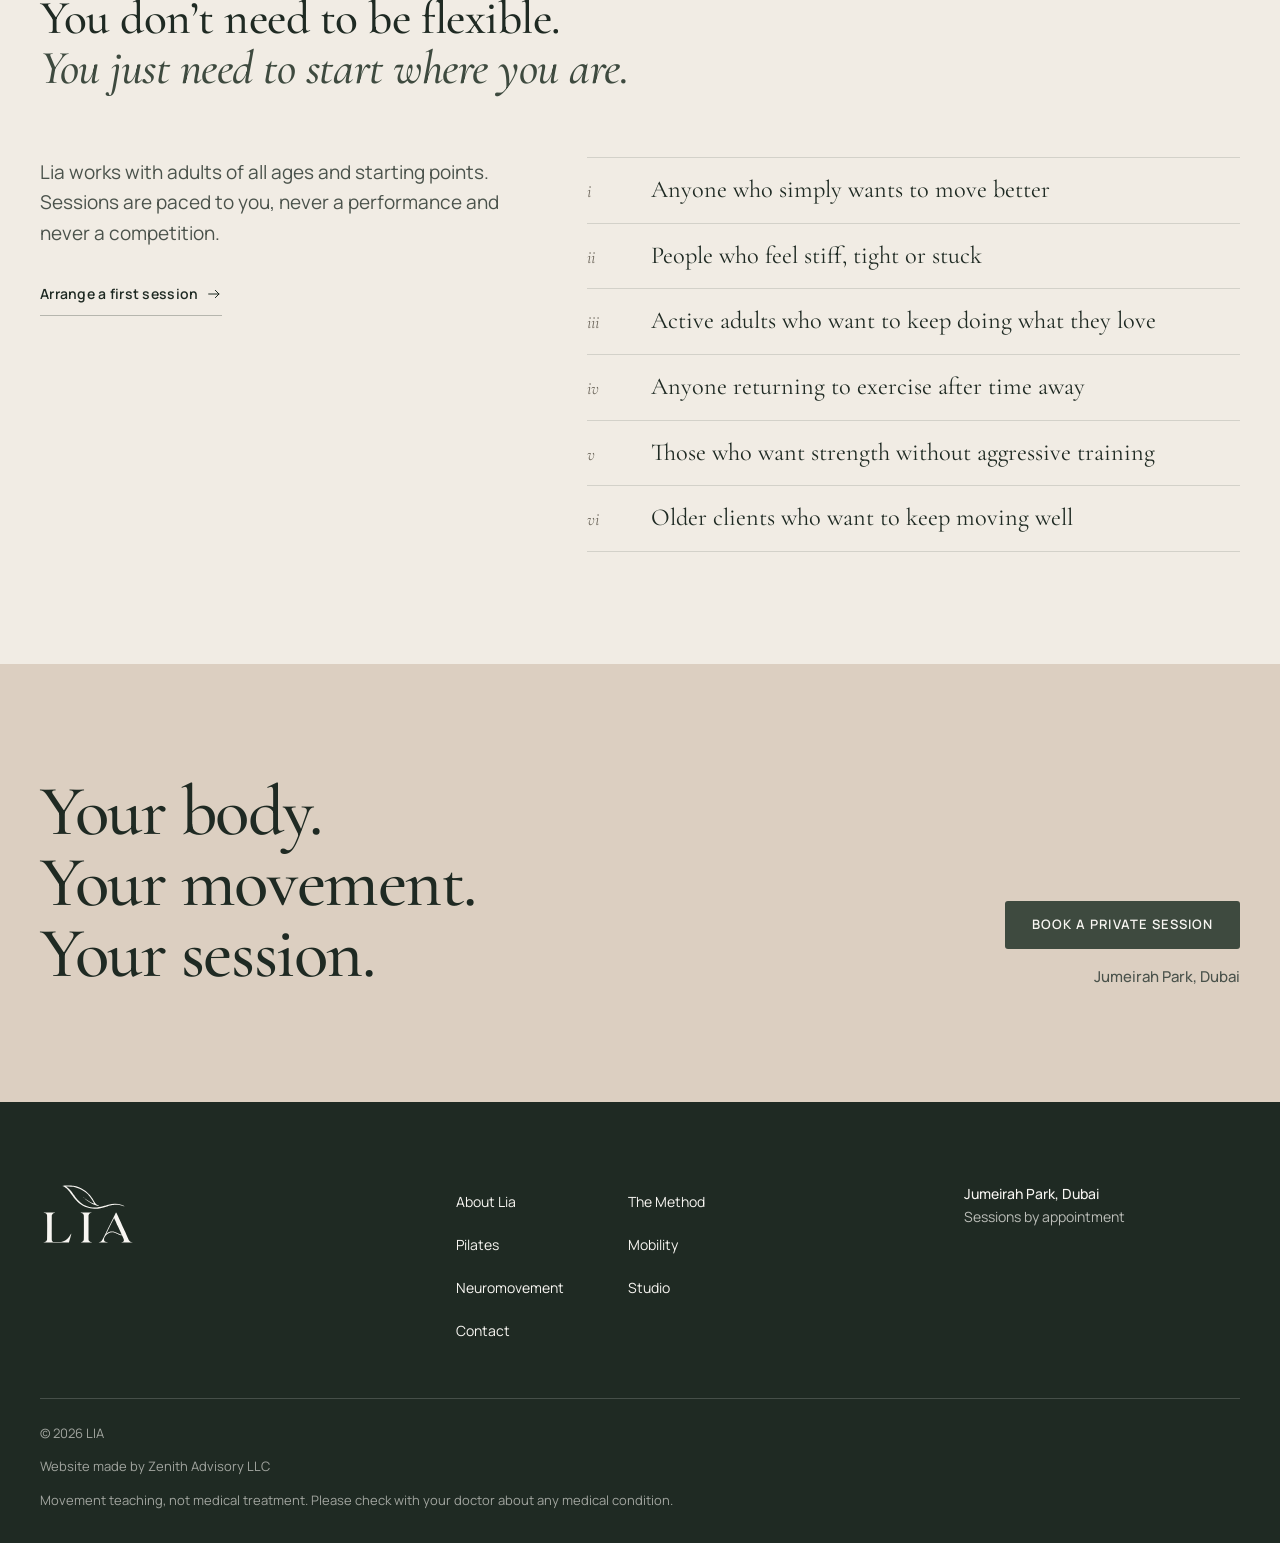
==== commit d971b85c: "Footer credit: Website made by Zenith Advisory LLC A line of its own under the copyright, on all nin" ====
--- a/about/index.html
+++ b/about/index.html
@@ -18,7 +18,7 @@
 <link rel="preload" href="/assets/fonts/cormorant-garamond.woff2" as="font" type="font/woff2" crossorigin>
 <link rel="preload" href="/assets/fonts/manrope.woff2" as="font" type="font/woff2" crossorigin>
 <link rel="preload" as="image" href="/assets/images/lia-portrait.webp?v=3" type="image/webp" fetchpriority="high">
-<link rel="stylesheet" href="/assets/site.css?v=3">
+<link rel="stylesheet" href="/assets/site.css?v=4">
 </head>
 <body>
 <a class="skip" href="#main">Skip to content</a>
@@ -152,11 +152,12 @@
     </div>
     <div class="footer__bottom">
       <p>© <span id="year">2026</span> LIA</p>
+      <p class="built-by">Website made by Zenith Advisory LLC</p>
       <p>Movement teaching, not medical treatment. Please check with your doctor about any medical condition.</p>
     </div>
   </div>
 </footer>
 
-<script src="/assets/site.js?v=3" defer></script>
+<script src="/assets/site.js?v=4" defer></script>
 </body>
 </html>
--- a/assets/site.css
+++ b/assets/site.css
@@ -349,6 +349,8 @@
 @media (hover:hover) and (pointer:fine){.footer__nav a:hover{text-decoration:underline;text-underline-offset:4px}}
 .footer__info strong{display:block;color:var(--paper);font-weight:500}
 .footer__bottom{display:flex;flex-wrap:wrap;justify-content:space-between;gap:var(--space-3);padding-top:var(--space-5);font-size:13px;color:rgba(248,246,242,.6)}
+/* the credit, a line of its own under the copyright */
+.footer__bottom .built-by{flex-basis:100%;margin:0}
 @media (min-width:900px){.footer__top{grid-template-columns:minmax(0,4fr) minmax(0,5fr) minmax(0,3fr)}}
 
 @media (prefers-reduced-motion:reduce){
